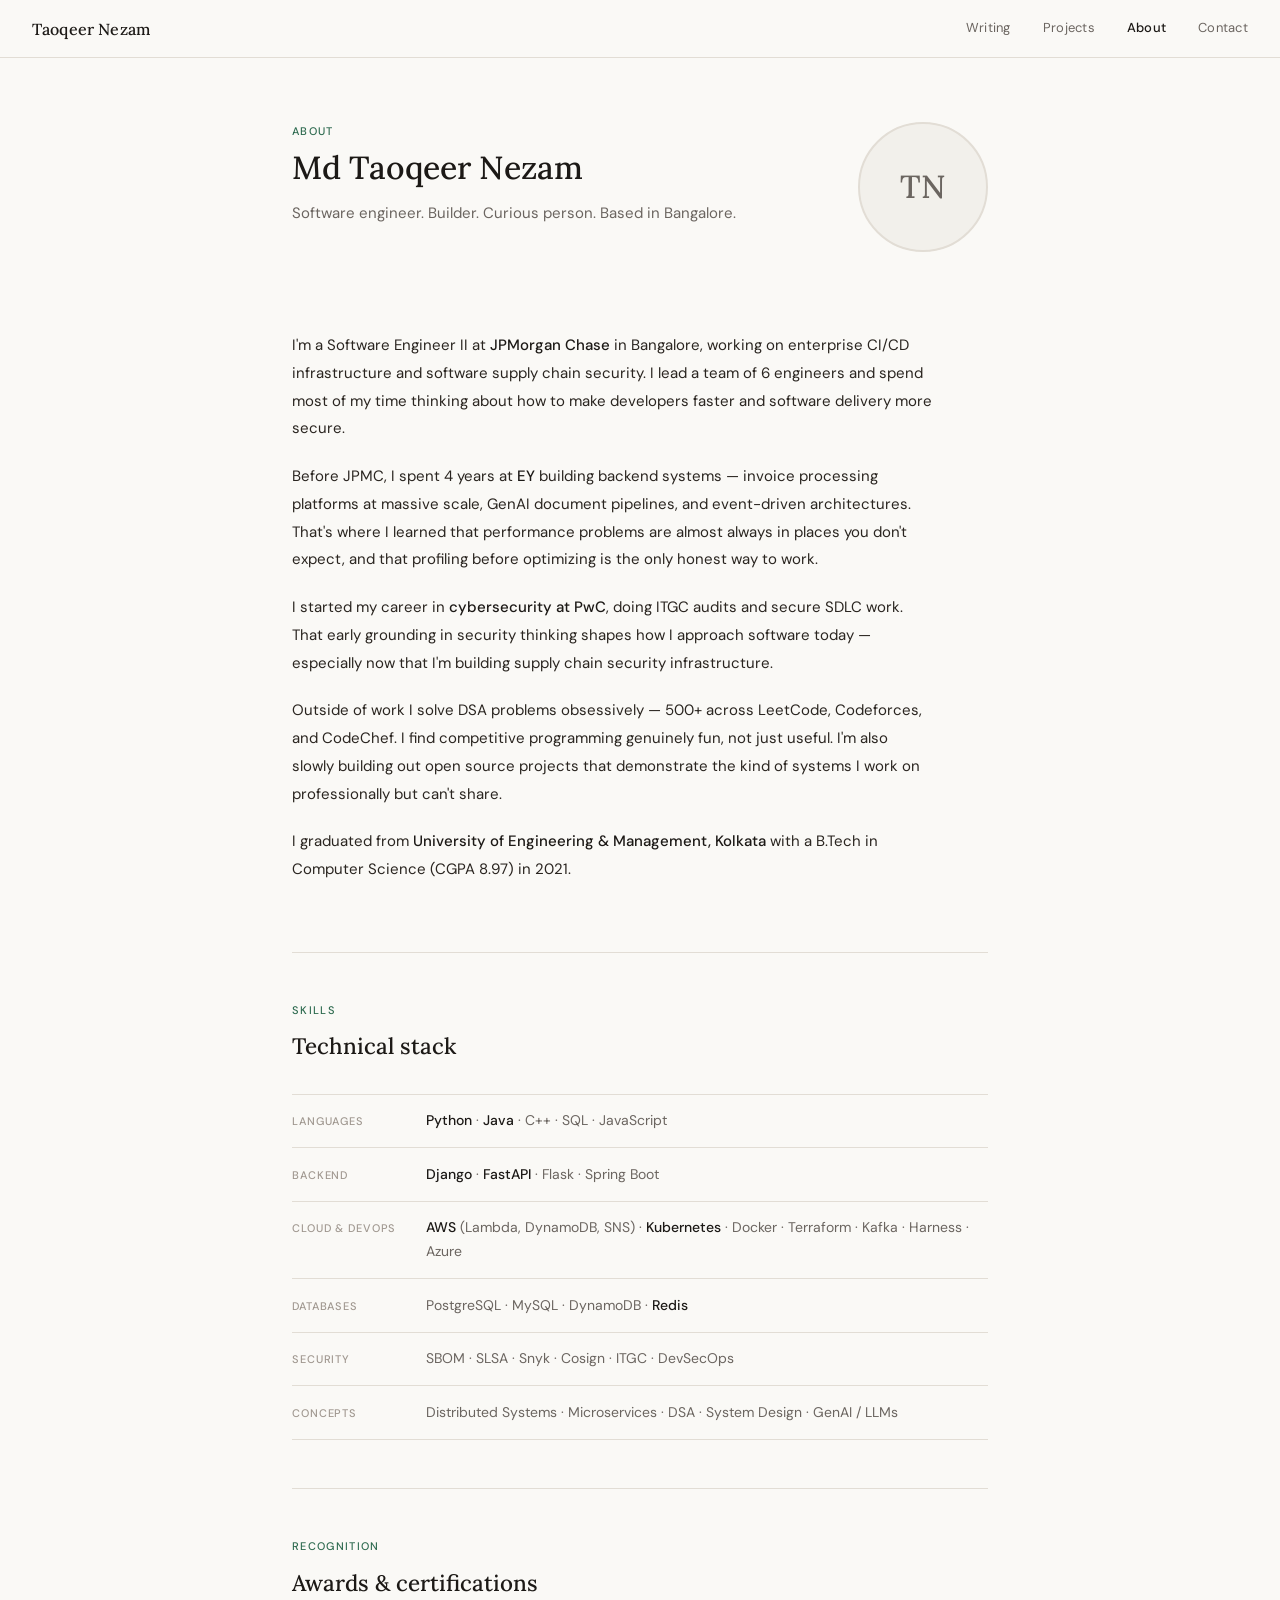
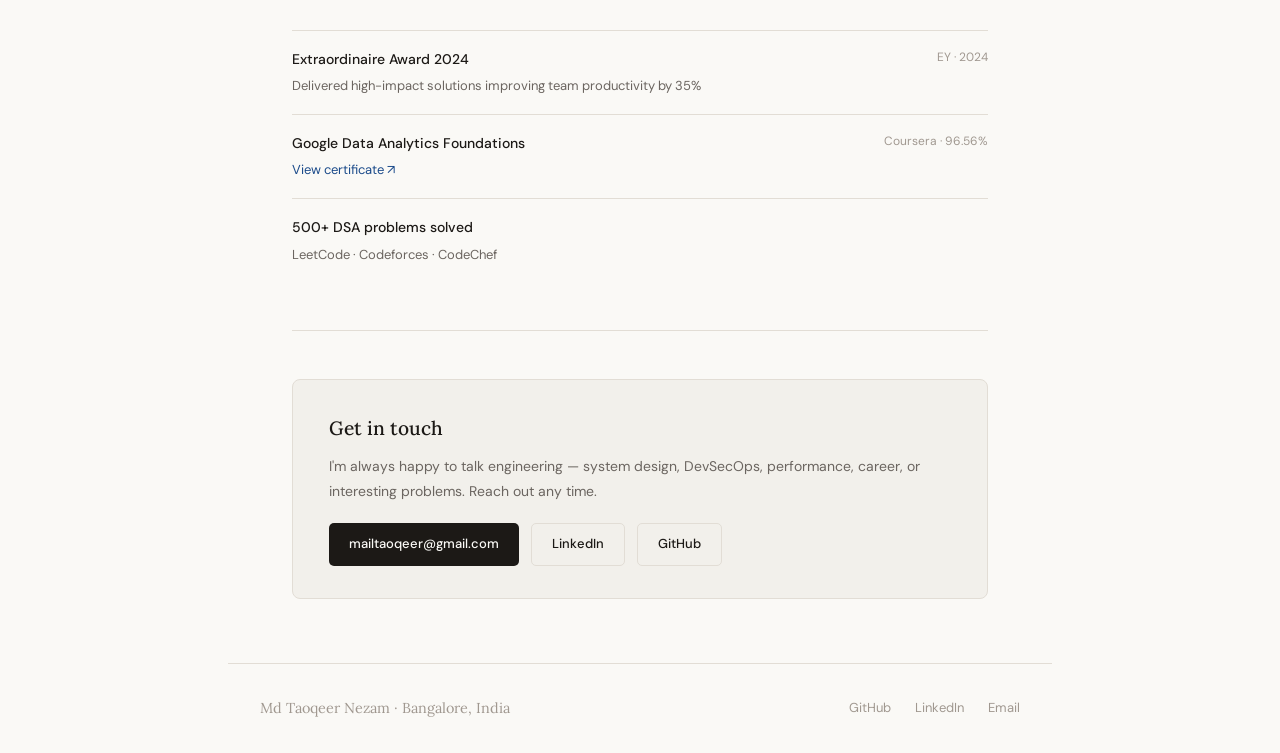
==== about/index.html @ 7f64fb3b "initial portfolio" ====
<!DOCTYPE html>
<html lang="en">
<head>
  <meta charset="UTF-8" />
  <meta name="viewport" content="width=device-width, initial-scale=1.0" />
  <meta name="description" content="About Taoqeer Nezam — software engineer, builder, and curious person from Bangalore." />
  <title>About · Taoqeer Nezam</title>
  <link rel="stylesheet" href="../assets/style.css" />
</head>
<body>

<nav>
  <a class="nav-logo" href="/">Taoqeer Nezam</a>
  <div class="nav-links">
    <a href="/blog/">Writing</a>
    <a href="/projects/">Projects</a>
    <a href="/about/">About</a>
    <a href="mailto:mailtaoqeer@gmail.com">Contact</a>
  </div>
</nav>

<div class="container">

  <div style="display:grid; grid-template-columns:1fr 160px; gap:3rem; padding: 4rem 0 2rem; align-items:start;">
    <div class="page-hero" style="padding:0;">
      <div class="section-label">About</div>
      <h1>Md Taoqeer Nezam</h1>
      <p>Software engineer. Builder. Curious person. Based in Bangalore.</p>
    </div>
    <div style="display:flex; justify-content:flex-end;">
      <div style="width:130px; height:130px; border-radius:50%; background:var(--bg2); border:2px solid var(--border); display:flex; align-items:center; justify-content:center; font-family:var(--serif); font-size:2rem; font-weight:500; color:var(--muted);">
        TN
      </div>
    </div>
  </div>

  <!-- BIO -->
  <section>
    <div class="prose" style="max-width:640px;">
      <p>
        I'm a Software Engineer II at <strong>JPMorgan Chase</strong> in Bangalore, working on
        enterprise CI/CD infrastructure and software supply chain security. I lead a team of 6
        engineers and spend most of my time thinking about how to make developers faster and
        software delivery more secure.
      </p>
      <p>
        Before JPMC, I spent 4 years at <strong>EY</strong> building backend systems —
        invoice processing platforms at massive scale, GenAI document pipelines, and
        event-driven architectures. That's where I learned that performance problems are
        almost always in places you don't expect, and that profiling before optimizing
        is the only honest way to work.
      </p>
      <p>
        I started my career in <strong>cybersecurity at PwC</strong>, doing ITGC audits
        and secure SDLC work. That early grounding in security thinking shapes how I approach
        software today — especially now that I'm building supply chain security infrastructure.
      </p>
      <p>
        Outside of work I solve DSA problems obsessively — 500+ across LeetCode, Codeforces,
        and CodeChef. I find competitive programming genuinely fun, not just useful.
        I'm also slowly building out open source projects that demonstrate the kind of systems
        I work on professionally but can't share.
      </p>
      <p>
        I graduated from <strong>University of Engineering &amp; Management, Kolkata</strong>
        with a B.Tech in Computer Science (CGPA 8.97) in 2021.
      </p>
    </div>
  </section>

  <!-- SKILLS -->
  <section>
    <div class="section-label">Skills</div>
    <div class="section-title">Technical stack</div>
    <div class="skills-table">
      <div class="skill-row">
        <div class="skill-cat">Languages</div>
        <div class="skill-vals"><strong>Python</strong> · <strong>Java</strong> · C++ · SQL · JavaScript</div>
      </div>
      <div class="skill-row">
        <div class="skill-cat">Backend</div>
        <div class="skill-vals"><strong>Django</strong> · <strong>FastAPI</strong> · Flask · Spring Boot</div>
      </div>
      <div class="skill-row">
        <div class="skill-cat">Cloud &amp; DevOps</div>
        <div class="skill-vals"><strong>AWS</strong> (Lambda, DynamoDB, SNS) · <strong>Kubernetes</strong> · Docker · Terraform · Kafka · Harness · Azure</div>
      </div>
      <div class="skill-row">
        <div class="skill-cat">Databases</div>
        <div class="skill-vals">PostgreSQL · MySQL · DynamoDB · <strong>Redis</strong></div>
      </div>
      <div class="skill-row">
        <div class="skill-cat">Security</div>
        <div class="skill-vals">SBOM · SLSA · Snyk · Cosign · ITGC · DevSecOps</div>
      </div>
      <div class="skill-row">
        <div class="skill-cat">Concepts</div>
        <div class="skill-vals">Distributed Systems · Microservices · DSA · System Design · GenAI / LLMs</div>
      </div>
    </div>
  </section>

  <!-- AWARDS -->
  <section>
    <div class="section-label">Recognition</div>
    <div class="section-title">Awards &amp; certifications</div>
    <div class="exp-list">
      <div class="exp-item" style="padding:1rem 0;">
        <div class="exp-header">
          <div class="exp-co" style="font-size:14px;">Extraordinaire Award 2024</div>
          <div class="exp-period">EY · 2024</div>
        </div>
        <div style="font-size:13px; color:var(--muted);">Delivered high-impact solutions improving team productivity by 35%</div>
      </div>
      <div class="exp-item" style="padding:1rem 0;">
        <div class="exp-header">
          <div class="exp-co" style="font-size:14px;">Google Data Analytics Foundations</div>
          <div class="exp-period">Coursera · 96.56%</div>
        </div>
        <div style="font-size:13px; color:var(--muted);">
          <a href="https://www.coursera.org/account/accomplishments/verify/AUY32C62YKD9" target="_blank">View certificate ↗</a>
        </div>
      </div>
      <div class="exp-item" style="padding:1rem 0; border-bottom:none;">
        <div class="exp-co" style="font-size:14px;">500+ DSA problems solved</div>
        <div style="font-size:13px; color:var(--muted); margin-top:4px;">LeetCode · Codeforces · CodeChef</div>
      </div>
    </div>
  </section>

  <!-- CONTACT -->
  <section style="border-bottom:none; padding-bottom:4rem;">
    <div class="newsletter-box">
      <h3>Get in touch</h3>
      <p>
        I'm always happy to talk engineering — system design, DevSecOps, performance,
        career, or interesting problems. Reach out any time.
      </p>
      <div class="newsletter-row">
        <a href="mailto:mailtaoqeer@gmail.com" class="btn btn-solid">mailtaoqeer@gmail.com</a>
        <a href="https://linkedin.com/in/taoqeer" target="_blank" class="btn btn-outline">LinkedIn</a>
        <a href="https://github.com/taoqeer" target="_blank" class="btn btn-outline">GitHub</a>
      </div>
    </div>
  </section>

</div>

<footer>
  <div class="footer-left">Md Taoqeer Nezam · Bangalore, India</div>
  <div class="footer-links">
    <a href="https://github.com/taoqeer" target="_blank">GitHub</a>
    <a href="https://linkedin.com/in/taoqeer" target="_blank">LinkedIn</a>
    <a href="mailto:mailtaoqeer@gmail.com">Email</a>
  </div>
</footer>

<script src="../assets/nav.js"></script>
</body>
</html>
---- assets/style.css ----
@import url('https://fonts.googleapis.com/css2?family=Lora:ital,wght@0,400;0,500;0,600;1,400;1,500&family=DM+Sans:wght@300;400;500&family=DM+Mono:wght@300;400&display=swap');

*, *::before, *::after { box-sizing: border-box; margin: 0; padding: 0; }

:root {
  --bg:        #faf9f6;
  --bg2:       #f2f0eb;
  --bg3:       #e8e4dc;
  --text:      #1c1916;
  --muted:     #6b6560;
  --faint:     #a09890;
  --border:    #e2ddd5;
  --accent:    #2d6a4f;
  --accent-bg: #eaf4ee;
  --link:      #1a4a8a;
  --serif:     'Lora', Georgia, serif;
  --sans:      'DM Sans', system-ui, sans-serif;
  --mono:      'DM Mono', monospace;
  --max:       760px;
  --nav-h:     58px;
}

html { scroll-behavior: smooth; font-size: 16px; }

body {
  background: var(--bg);
  color: var(--text);
  font-family: var(--sans);
  font-size: 15px;
  line-height: 1.75;
  -webkit-font-smoothing: antialiased;
}

a { color: var(--link); text-decoration: none; }
a:hover { text-decoration: underline; }
strong { font-weight: 500; }

/* ── NAV ─────────────────────────────────── */
nav {
  position: sticky; top: 0; z-index: 100;
  height: var(--nav-h);
  background: rgba(250,249,246,0.92);
  backdrop-filter: blur(10px);
  border-bottom: 1px solid var(--border);
  display: flex; align-items: center; justify-content: space-between;
  padding: 0 2rem;
}
.nav-logo {
  font-family: var(--serif);
  font-size: 1rem; font-weight: 500;
  color: var(--text); letter-spacing: 0.01em;
}
.nav-logo:hover { text-decoration: none; color: var(--accent); }
.nav-links { display: flex; gap: 2rem; }
.nav-links a {
  font-size: 13px; color: var(--muted);
  font-weight: 400; letter-spacing: 0.02em;
  transition: color 0.15s;
}
.nav-links a:hover { color: var(--text); text-decoration: none; }
.nav-links a.active { color: var(--text); font-weight: 500; }

/* ── LAYOUT ──────────────────────────────── */
.container {
  max-width: var(--max);
  margin: 0 auto;
  padding: 0 2rem;
}

section { padding: 3rem 0; border-top: 1px solid var(--border); }
section:first-of-type { border-top: none; }

.section-label {
  font-size: 11px; font-weight: 500;
  letter-spacing: 0.12em; text-transform: uppercase;
  color: var(--accent); margin-bottom: 0.4rem;
}
.section-title {
  font-family: var(--serif);
  font-size: 1.4rem; font-weight: 500;
  margin-bottom: 1.75rem; color: var(--text);
}
.section-header {
  display: flex; align-items: baseline;
  justify-content: space-between; margin-bottom: 1.75rem;
}
.section-header .section-title { margin-bottom: 0; }
.see-all { font-size: 13px; color: var(--link); white-space: nowrap; }

/* ── PAGE HERO (inner pages) ─────────────── */
.page-hero { padding: 3rem 0 2rem; }
.page-hero h1 {
  font-family: var(--serif);
  font-size: 2rem; font-weight: 500;
  line-height: 1.25; margin-bottom: 0.75rem;
}
.page-hero p { font-size: 15px; color: var(--muted); max-width: 540px; line-height: 1.8; }

/* ── TAGS / BADGES ───────────────────────── */
.tag {
  display: inline-block;
  font-size: 11px; font-family: var(--mono);
  padding: 2px 9px; border-radius: 3px;
  background: var(--bg2); color: var(--muted);
  border: 1px solid var(--border);
}
.tag.green {
  background: var(--accent-bg); color: var(--accent);
  border-color: #b7d9c8;
}

/* ── BUTTONS ─────────────────────────────── */
.btn {
  display: inline-flex; align-items: center; gap: 6px;
  padding: 9px 20px; border-radius: 5px;
  font-size: 13px; font-weight: 500; font-family: var(--sans);
  transition: all 0.15s; cursor: pointer; border: none;
}
.btn-solid { background: var(--text); color: var(--bg); }
.btn-solid:hover { background: #2d2a26; color: var(--bg); text-decoration: none; }
.btn-outline { background: transparent; color: var(--text); border: 1px solid var(--border); }
.btn-outline:hover { border-color: #aaa; background: var(--bg2); text-decoration: none; }

/* ── SOCIAL PILLS ────────────────────────── */
.social-row { display: flex; flex-wrap: wrap; gap: 0.5rem; margin-top: 1.25rem; }
.social-pill {
  display: inline-flex; align-items: center; gap: 5px;
  padding: 5px 14px; border-radius: 20px;
  font-size: 12px; font-weight: 500; color: var(--muted);
  border: 1px solid var(--border); background: var(--bg);
  transition: all 0.15s;
}
.social-pill:hover { border-color: #bbb; color: var(--text); text-decoration: none; background: var(--bg2); }
.social-pill .pill-count { color: var(--accent); font-weight: 600; margin-left: 2px; }

/* ── DIVIDER ─────────────────────────────── */
hr { border: none; border-top: 1px solid var(--border); }

/* ── POST LIST ───────────────────────────── */
.post-list { display: flex; flex-direction: column; }
.post-item {
  display: flex; justify-content: space-between; align-items: baseline;
  padding: 1rem 0; border-bottom: 1px solid var(--border); gap: 1.5rem;
}
.post-item:first-child { border-top: 1px solid var(--border); }
.post-title { font-size: 15px; color: var(--text); font-weight: 400; line-height: 1.5; }
.post-title:hover { color: var(--link); text-decoration: none; }
.post-meta { font-size: 12px; color: var(--faint); white-space: nowrap; }
.post-tag {
  font-size: 11px; font-family: var(--mono);
  padding: 1px 7px; border-radius: 2px;
  background: var(--bg2); color: var(--faint);
}

/* ── PROJECT CARDS ───────────────────────── */
.project-grid { display: grid; grid-template-columns: 1fr 1fr; gap: 1rem; }
.project-card {
  background: var(--bg); border: 1px solid var(--border);
  border-radius: 8px; padding: 1.25rem 1.5rem;
  transition: border-color 0.15s, box-shadow 0.15s;
  display: flex; flex-direction: column; gap: 0.5rem;
}
.project-card:hover { border-color: #c0b8ae; box-shadow: 0 2px 12px rgba(0,0,0,0.05); }
.project-card h3 { font-family: var(--mono); font-size: 13px; font-weight: 400; color: var(--link); }
.project-card p { font-size: 13px; color: var(--muted); line-height: 1.6; flex: 1; }
.project-card-footer { display: flex; gap: 0.5rem; flex-wrap: wrap; margin-top: 0.25rem; }

/* ── EXP LIST ────────────────────────────── */
.exp-list { display: flex; flex-direction: column; }
.exp-item {
  padding: 1.5rem 0; border-bottom: 1px solid var(--border);
}
.exp-item:first-child { border-top: 1px solid var(--border); }
.exp-header { display: flex; justify-content: space-between; align-items: flex-start; gap: 1rem; margin-bottom: 0.25rem; }
.exp-co { font-weight: 500; font-size: 15px; }
.exp-period { font-size: 12px; color: var(--faint); white-space: nowrap; }
.exp-role { font-size: 13px; color: var(--accent); margin-bottom: 0.75rem; }
.exp-bullets { list-style: none; display: flex; flex-direction: column; gap: 0.35rem; }
.exp-bullets li { font-size: 13px; color: var(--muted); padding-left: 1.1rem; position: relative; line-height: 1.65; }
.exp-bullets li::before { content: '↳'; position: absolute; left: 0; color: var(--faint); font-size: 12px; top: 1px; }
.exp-bullets li strong { color: var(--text); }
.badge-now {
  font-size: 10px; letter-spacing: 0.08em; text-transform: uppercase;
  padding: 2px 8px; border-radius: 10px;
  background: var(--accent-bg); color: var(--accent);
  font-weight: 600; border: 1px solid #b7d9c8;
}

/* ── SKILLS ──────────────────────────────── */
.skills-table { display: flex; flex-direction: column; gap: 0; }
.skill-row {
  display: flex; gap: 1.5rem; align-items: baseline;
  padding: 0.9rem 0; border-bottom: 1px solid var(--border);
}
.skill-row:first-child { border-top: 1px solid var(--border); }
.skill-cat { font-size: 11px; font-weight: 500; color: var(--faint); text-transform: uppercase; letter-spacing: 0.08em; min-width: 110px; flex-shrink: 0; }
.skill-vals { font-size: 14px; color: var(--muted); line-height: 1.7; }
.skill-vals strong { color: var(--text); }

/* ── NEWSLETTER BOX ──────────────────────── */
.newsletter-box {
  background: var(--bg2); border: 1px solid var(--border);
  border-radius: 8px; padding: 2rem 2.25rem;
}
.newsletter-box h3 { font-family: var(--serif); font-size: 1.2rem; font-weight: 500; margin-bottom: 0.5rem; }
.newsletter-box p { font-size: 14px; color: var(--muted); line-height: 1.75; margin-bottom: 1.25rem; }
.newsletter-row { display: flex; gap: 0.75rem; flex-wrap: wrap; }

/* ── FOOTER ──────────────────────────────── */
footer {
  border-top: 1px solid var(--border);
  padding: 2rem 2rem;
  display: flex; justify-content: space-between; align-items: center;
  flex-wrap: wrap; gap: 1rem;
  max-width: calc(var(--max) + 4rem);
  margin: 0 auto;
}
.footer-left { font-family: var(--serif); font-size: 0.9rem; color: var(--faint); }
.footer-links { display: flex; gap: 1.5rem; }
.footer-links a { font-size: 13px; color: var(--faint); }
.footer-links a:hover { color: var(--text); text-decoration: none; }

/* ── BLOG POST PAGE ──────────────────────── */
.prose { max-width: 680px; }
.prose h1 { font-family: var(--serif); font-size: 2rem; font-weight: 500; line-height: 1.25; margin-bottom: 0.75rem; }
.prose h2 { font-family: var(--serif); font-size: 1.3rem; font-weight: 500; margin: 2.5rem 0 1rem; }
.prose h3 { font-size: 1rem; font-weight: 600; margin: 2rem 0 0.75rem; }
.prose p { font-size: 15px; color: #2a2520; line-height: 1.85; margin-bottom: 1.25rem; }
.prose ul, .prose ol { margin: 0 0 1.25rem 1.5rem; }
.prose li { font-size: 15px; color: #2a2520; line-height: 1.8; margin-bottom: 0.35rem; }
.prose code { font-family: var(--mono); font-size: 13px; background: var(--bg2); padding: 1px 6px; border-radius: 3px; color: #5a3e28; }
.prose pre { background: #1c1916; color: #e8e0d0; border-radius: 6px; padding: 1.25rem 1.5rem; margin: 1.5rem 0; overflow-x: auto; }
.prose pre code { background: none; color: inherit; padding: 0; font-size: 13px; }
.prose blockquote { border-left: 3px solid var(--accent); padding-left: 1.25rem; margin: 1.5rem 0; color: var(--muted); font-style: italic; }
.prose strong { color: var(--text); }
.post-date { font-size: 13px; color: var(--faint); margin-bottom: 2rem; display: block; }

/* ── RESPONSIVE ──────────────────────────── */
@media (max-width: 620px) {
  nav { padding: 0 1rem; }
  .nav-links { gap: 1.25rem; }
  .container { padding: 0 1rem; }
  .project-grid { grid-template-columns: 1fr; }
  footer { padding: 1.5rem 1rem; }
  .skill-row { flex-direction: column; gap: 0.3rem; }
  .skill-cat { min-width: unset; }
}
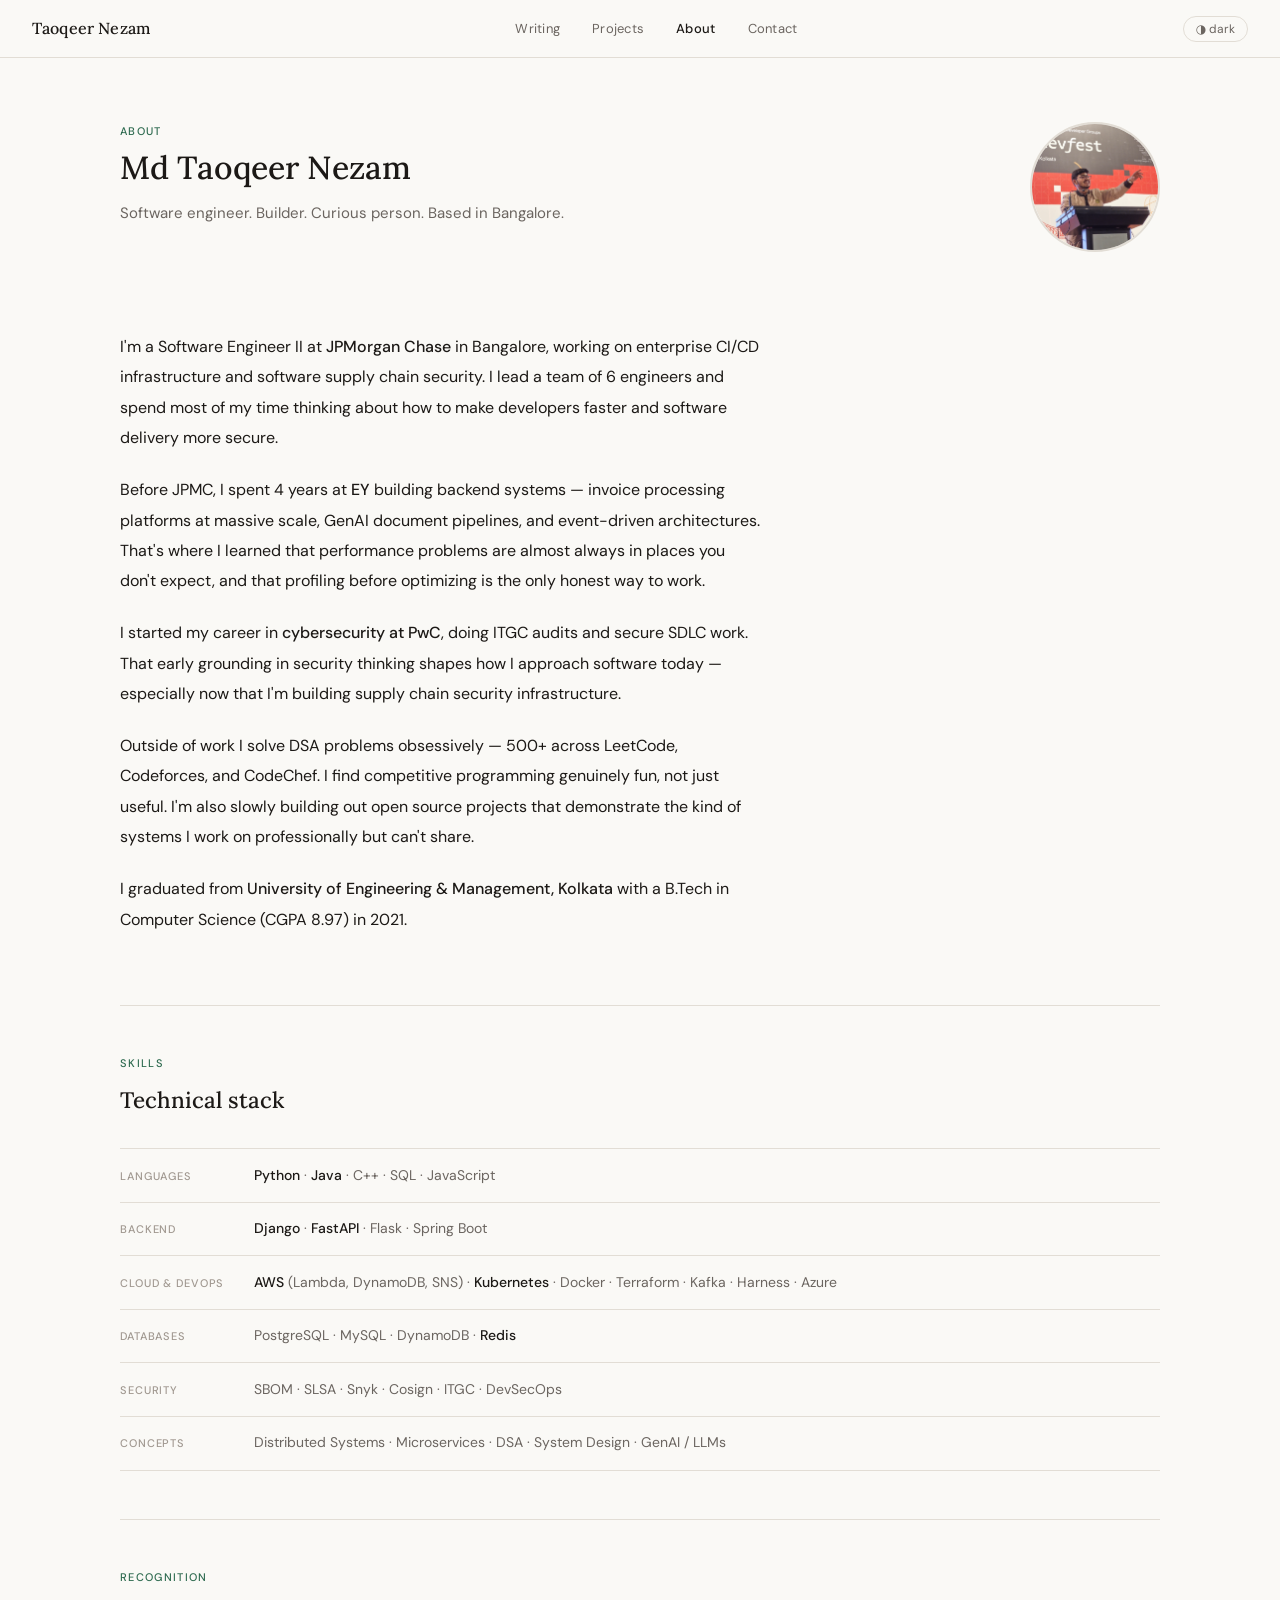
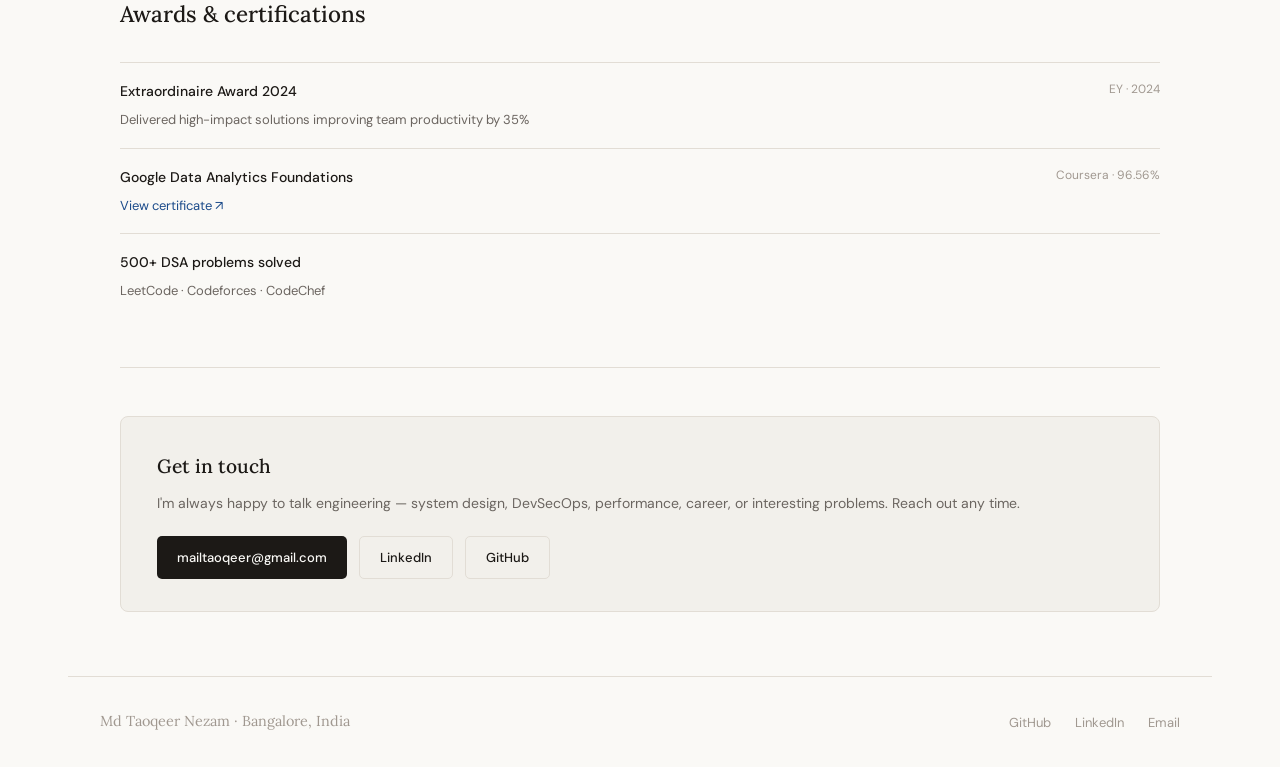
==== commit 6605d273: "Add photo, dark mode, wider layout, and flesh out blog post - Replace TN initials with real photo ac" ====
--- a/about/index.html
+++ b/about/index.html
@@ -28,9 +28,8 @@
       <p>Software engineer. Builder. Curious person. Based in Bangalore.</p>
     </div>
     <div style="display:flex; justify-content:flex-end;">
-      <div style="width:130px; height:130px; border-radius:50%; background:var(--bg2); border:2px solid var(--border); display:flex; align-items:center; justify-content:center; font-family:var(--serif); font-size:2rem; font-weight:500; color:var(--muted);">
-        TN
-      </div>
+      <img src="../assets/taoqeer.jpg" alt="Md Taoqeer Nezam"
+        style="width:130px; height:130px; border-radius:50%; object-fit:cover; border:2px solid var(--border);">
     </div>
   </div>
 
--- a/assets/style.css
+++ b/assets/style.css
@@ -16,7 +16,7 @@
   --serif:     'Lora', Georgia, serif;
   --sans:      'DM Sans', system-ui, sans-serif;
   --mono:      'DM Mono', monospace;
-  --max:       760px;
+  --max:       1080px;
   --nav-h:     58px;
 }
 
@@ -26,8 +26,8 @@
   background: var(--bg);
   color: var(--text);
   font-family: var(--sans);
-  font-size: 15px;
-  line-height: 1.75;
+  font-size: 16px;
+  line-height: 1.8;
   -webkit-font-smoothing: antialiased;
 }
 
@@ -64,7 +64,7 @@
 .container {
   max-width: var(--max);
   margin: 0 auto;
-  padding: 0 2rem;
+  padding: 0 1.25rem;
 }
 
 section { padding: 3rem 0; border-top: 1px solid var(--border); }
@@ -143,7 +143,7 @@
   padding: 1rem 0; border-bottom: 1px solid var(--border); gap: 1.5rem;
 }
 .post-item:first-child { border-top: 1px solid var(--border); }
-.post-title { font-size: 15px; color: var(--text); font-weight: 400; line-height: 1.5; }
+.post-title { font-size: 16px; color: var(--text); font-weight: 400; line-height: 1.5; }
 .post-title:hover { color: var(--link); text-decoration: none; }
 .post-meta { font-size: 12px; color: var(--faint); white-space: nowrap; }
 .post-tag {
@@ -172,11 +172,11 @@
 }
 .exp-item:first-child { border-top: 1px solid var(--border); }
 .exp-header { display: flex; justify-content: space-between; align-items: flex-start; gap: 1rem; margin-bottom: 0.25rem; }
-.exp-co { font-weight: 500; font-size: 15px; }
+.exp-co { font-weight: 500; font-size: 16px; }
 .exp-period { font-size: 12px; color: var(--faint); white-space: nowrap; }
 .exp-role { font-size: 13px; color: var(--accent); margin-bottom: 0.75rem; }
 .exp-bullets { list-style: none; display: flex; flex-direction: column; gap: 0.35rem; }
-.exp-bullets li { font-size: 13px; color: var(--muted); padding-left: 1.1rem; position: relative; line-height: 1.65; }
+.exp-bullets li { font-size: 14px; color: var(--muted); padding-left: 1.1rem; position: relative; line-height: 1.7; }
 .exp-bullets li::before { content: '↳'; position: absolute; left: 0; color: var(--faint); font-size: 12px; top: 1px; }
 .exp-bullets li strong { color: var(--text); }
 .badge-now {
@@ -225,15 +225,60 @@
 .prose h1 { font-family: var(--serif); font-size: 2rem; font-weight: 500; line-height: 1.25; margin-bottom: 0.75rem; }
 .prose h2 { font-family: var(--serif); font-size: 1.3rem; font-weight: 500; margin: 2.5rem 0 1rem; }
 .prose h3 { font-size: 1rem; font-weight: 600; margin: 2rem 0 0.75rem; }
-.prose p { font-size: 15px; color: #2a2520; line-height: 1.85; margin-bottom: 1.25rem; }
+.prose p { font-size: 16px; color: var(--text); line-height: 1.9; margin-bottom: 1.35rem; }
 .prose ul, .prose ol { margin: 0 0 1.25rem 1.5rem; }
-.prose li { font-size: 15px; color: #2a2520; line-height: 1.8; margin-bottom: 0.35rem; }
+.prose li { font-size: 16px; color: var(--text); line-height: 1.85; margin-bottom: 0.4rem; }
 .prose code { font-family: var(--mono); font-size: 13px; background: var(--bg2); padding: 1px 6px; border-radius: 3px; color: #5a3e28; }
 .prose pre { background: #1c1916; color: #e8e0d0; border-radius: 6px; padding: 1.25rem 1.5rem; margin: 1.5rem 0; overflow-x: auto; }
 .prose pre code { background: none; color: inherit; padding: 0; font-size: 13px; }
 .prose blockquote { border-left: 3px solid var(--accent); padding-left: 1.25rem; margin: 1.5rem 0; color: var(--muted); font-style: italic; }
 .prose strong { color: var(--text); }
 .post-date { font-size: 13px; color: var(--faint); margin-bottom: 2rem; display: block; }
+
+/* ── DARK MODE ───────────────────────────── */
+[data-theme="dark"] {
+  --bg:        #1c1916;
+  --bg2:       #252220;
+  --bg3:       #2e2b27;
+  --text:      #e8e0d0;
+  --muted:     #a09890;
+  --faint:     #6b6560;
+  --border:    #333028;
+  --accent:    #4a9e75;
+  --accent-bg: #1a3328;
+  --link:      #7badd4;
+}
+[data-theme="dark"] nav {
+  background: rgba(28,25,22,0.92);
+}
+[data-theme="dark"] .prose pre {
+  background: #111009;
+}
+[data-theme="dark"] .prose code {
+  color: #d4a97a;
+}
+[data-theme="dark"] .btn-solid {
+  background: var(--text);
+  color: var(--bg);
+}
+
+.theme-toggle {
+  background: none;
+  border: 1px solid var(--border);
+  border-radius: 20px;
+  padding: 4px 12px;
+  cursor: pointer;
+  font-size: 12px;
+  color: var(--muted);
+  font-family: var(--sans);
+  transition: all 0.15s;
+  margin-left: 1.25rem;
+}
+.theme-toggle:hover {
+  border-color: var(--muted);
+  color: var(--text);
+  background: var(--bg2);
+}
 
 /* ── RESPONSIVE ──────────────────────────── */
 @media (max-width: 620px) {
